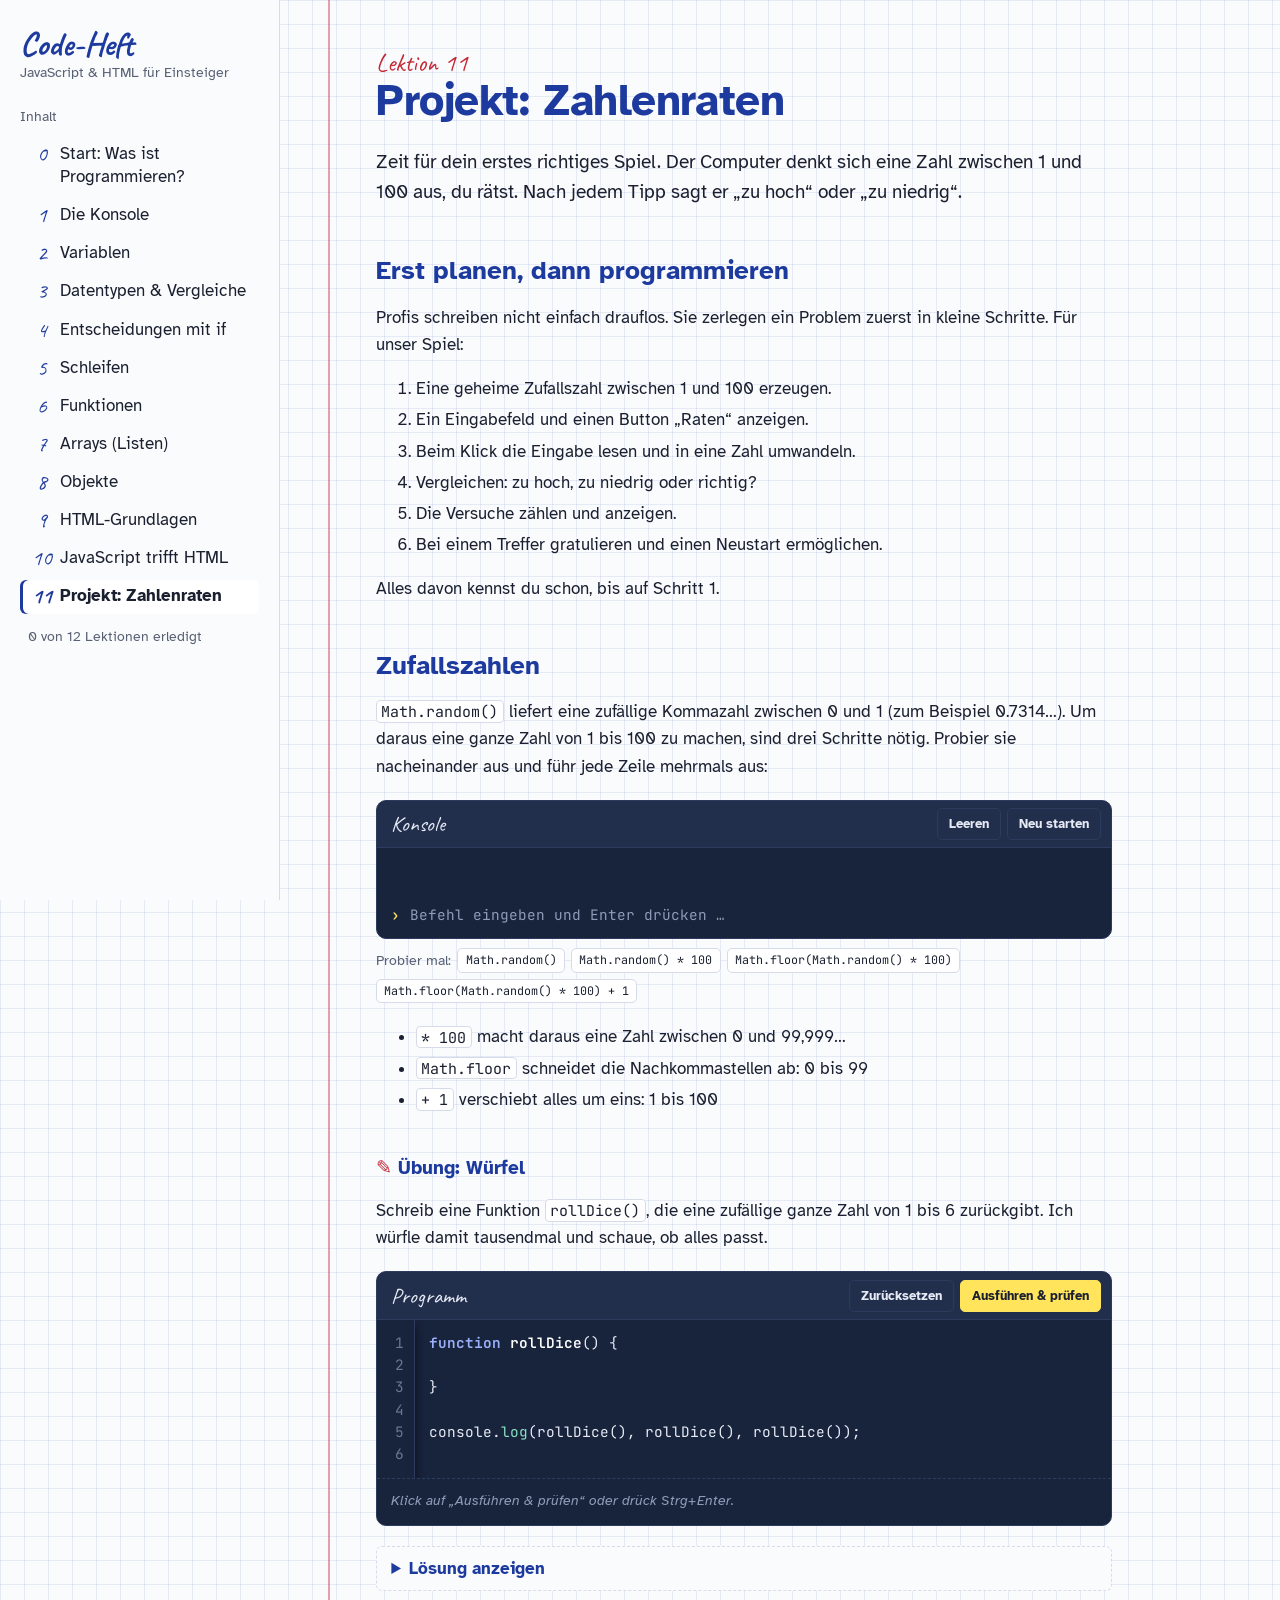
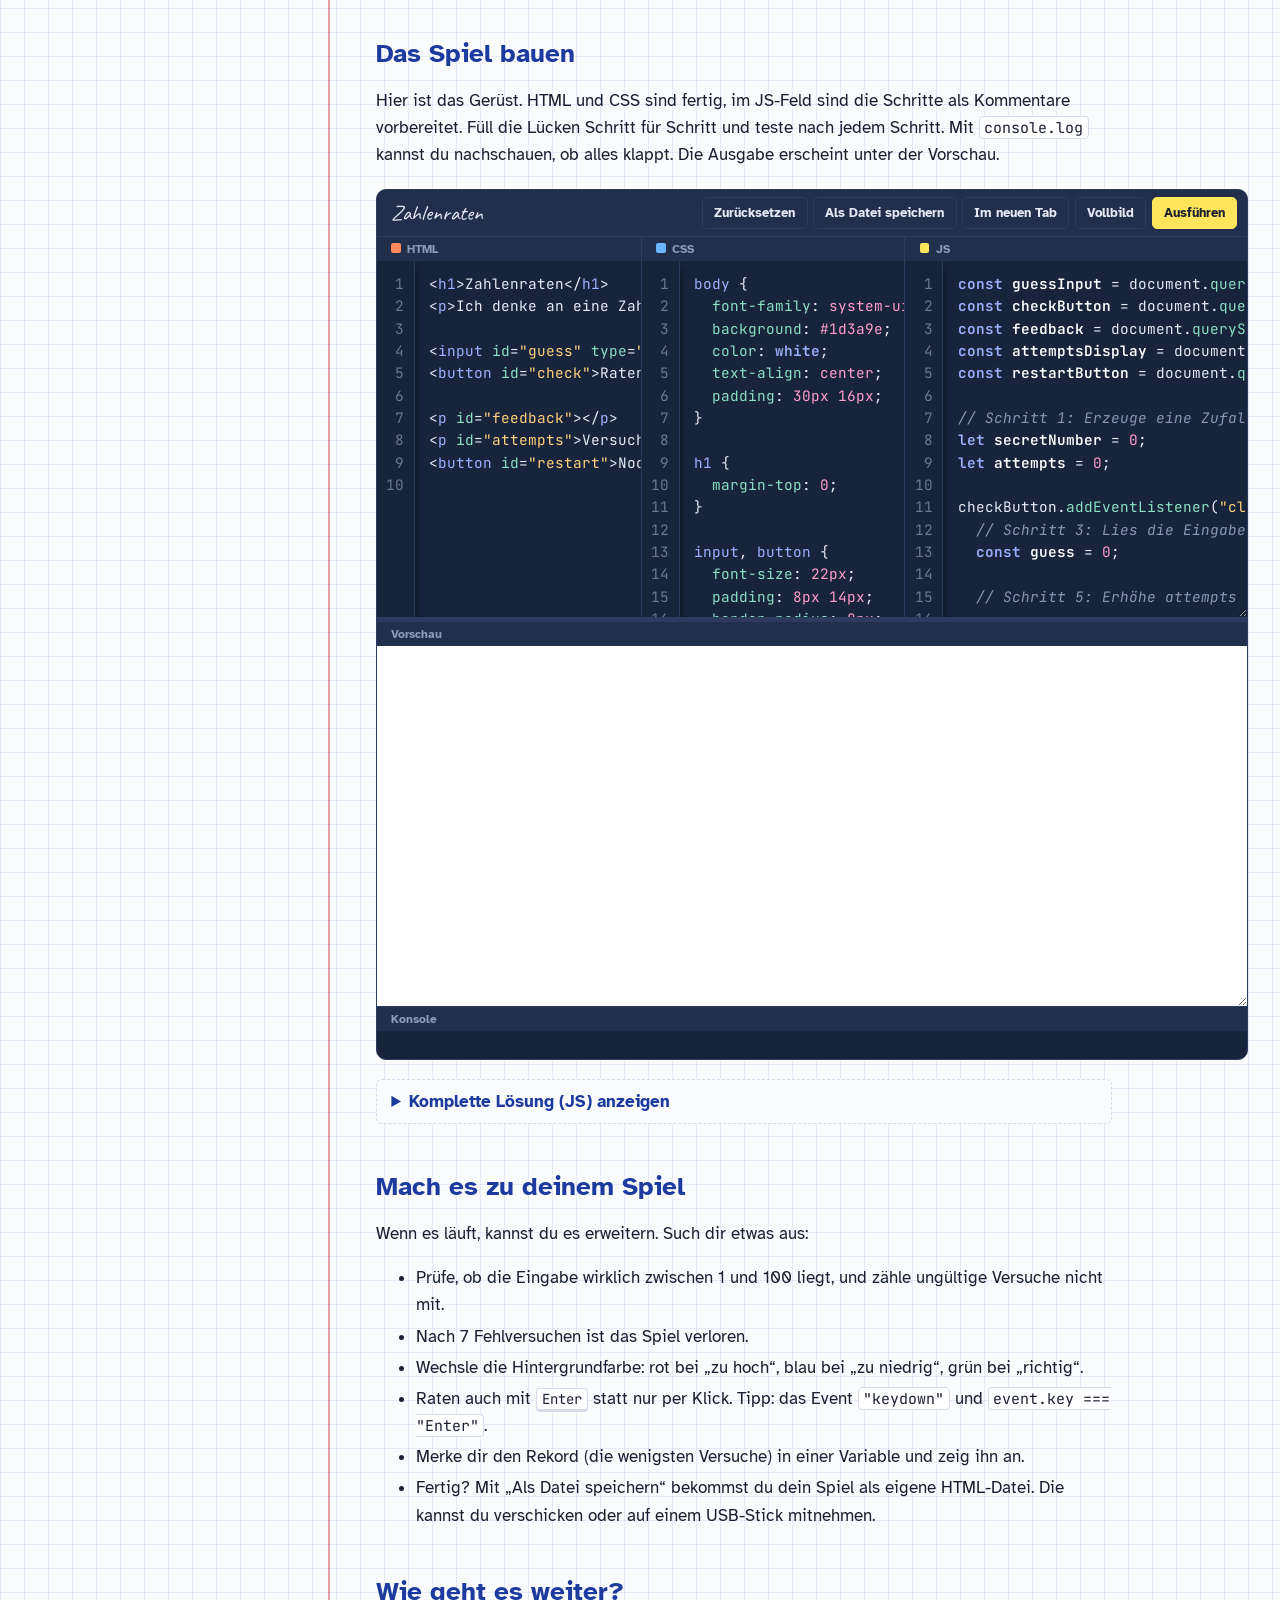
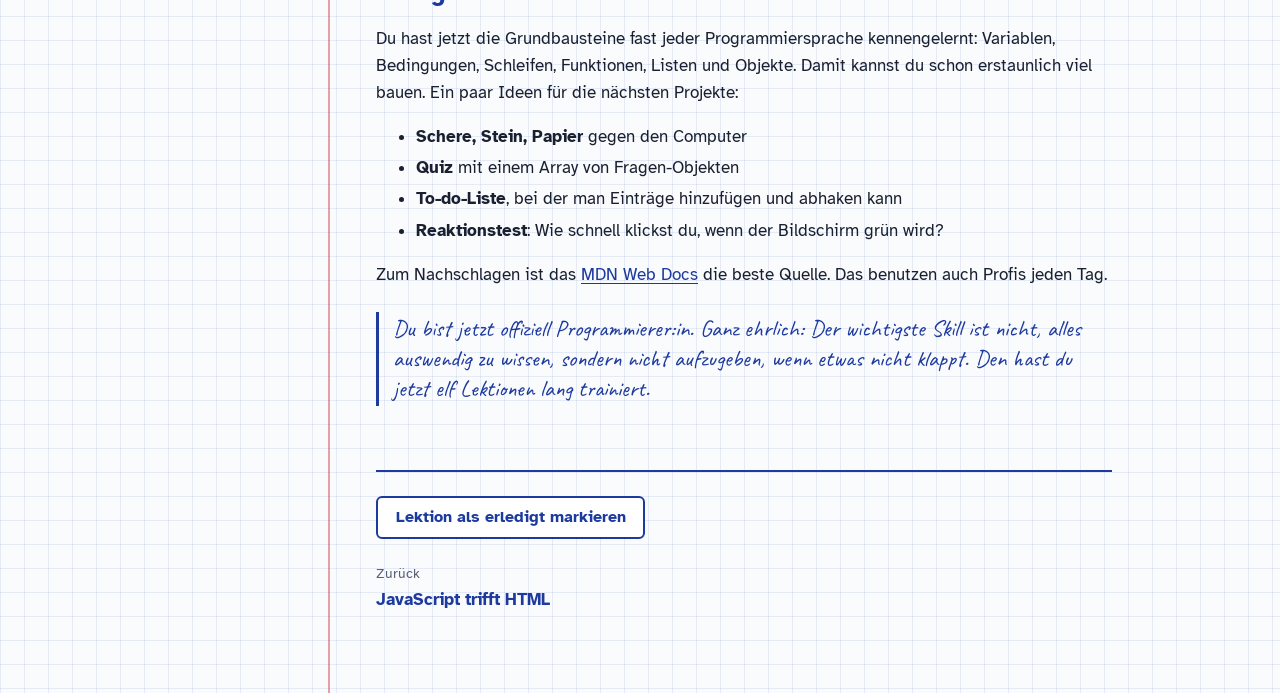
==== lesson-11.html @ 229a24ae "first commit" ====
<!doctype html>
<html lang="de">
<head>
  <meta charset="utf-8">
  <meta name="viewport" content="width=device-width, initial-scale=1">
  <title>Projekt: Zahlenraten · Code-Heft</title>
  <link rel="preconnect" href="https://fonts.googleapis.com">
  <link rel="preconnect" href="https://fonts.gstatic.com" crossorigin>
  <link rel="stylesheet" href="https://fonts.googleapis.com/css2?family=Atkinson+Hyperlegible:ital,wght@0,400;0,700;1,400&family=Caveat:wght@500;700&family=JetBrains+Mono:wght@400;600&display=swap">
  <link rel="stylesheet" href="assets/course.css">
</head>
<body>
<main>
  <p class="lesson-number">Lektion 11</p>
  <h1>Projekt: Zahlenraten</h1>
  <p class="lead">Zeit für dein erstes richtiges Spiel. Der Computer denkt sich eine Zahl zwischen 1 und 100 aus, du rätst. Nach jedem Tipp sagt er „zu hoch“ oder „zu niedrig“.</p>

  <h2>Erst planen, dann programmieren</h2>
  <p>Profis schreiben nicht einfach drauflos. Sie zerlegen ein Problem zuerst in kleine Schritte. Für unser Spiel:</p>
  <ol>
    <li>Eine geheime Zufallszahl zwischen 1 und 100 erzeugen.</li>
    <li>Ein Eingabefeld und einen Button „Raten“ anzeigen.</li>
    <li>Beim Klick die Eingabe lesen und in eine Zahl umwandeln.</li>
    <li>Vergleichen: zu hoch, zu niedrig oder richtig?</li>
    <li>Die Versuche zählen und anzeigen.</li>
    <li>Bei einem Treffer gratulieren und einen Neustart ermöglichen.</li>
  </ol>
  <p>Alles davon kennst du schon, bis auf Schritt 1.</p>

  <h2>Zufallszahlen</h2>
  <p><code>Math.random()</code> liefert eine zufällige Kommazahl zwischen 0 und 1 (zum Beispiel 0.7314…). Um daraus eine ganze Zahl von 1 bis 100 zu machen, sind drei Schritte nötig. Probier sie nacheinander aus und führ jede Zeile mehrmals aus:</p>
  <js-console>
    <code>Math.random()</code>
    <code>Math.random() * 100</code>
    <code>Math.floor(Math.random() * 100)</code>
    <code>Math.floor(Math.random() * 100) + 1</code>
  </js-console>
  <ul>
    <li><code>* 100</code> macht daraus eine Zahl zwischen 0 und 99,999…</li>
    <li><code>Math.floor</code> schneidet die Nachkommastellen ab: 0 bis 99</li>
    <li><code>+ 1</code> verschiebt alles um eins: 1 bis 100</li>
  </ul>

  <section class="exercise">
    <h3>Übung: Würfel</h3>
    <p>Schreib eine Funktion <code>rollDice()</code>, die eine zufällige ganze Zahl von 1 bis 6 zurückgibt. Ich würfle damit tausendmal und schaue, ob alles passt.</p>
    <js-editor check="lesson-11-dice">
      <textarea>
function rollDice() {

}

console.log(rollDice(), rollDice(), rollDice());
</textarea>
    </js-editor>
    <details class="solution"><summary>Lösung anzeigen</summary>
      <pre><code>function rollDice() {
  return Math.floor(Math.random() * 6) + 1;
}</code></pre>
    </details>
  </section>

  <h2>Das Spiel bauen</h2>
  <p>Hier ist das Gerüst. HTML und CSS sind fertig, im JS-Feld sind die Schritte als Kommentare vorbereitet. Füll die Lücken Schritt für Schritt und teste nach jedem Schritt. Mit <code>console.log</code> kannst du nachschauen, ob alles klappt. Die Ausgabe erscheint unter der Vorschau.</p>

  <html-playground name="lesson-11-game" label="Zahlenraten" height="360" editor-height="380" file-name="zahlenraten">
    <textarea data-lang="html">
<h1>Zahlenraten</h1>
<p>Ich denke an eine Zahl zwischen 1 und 100.</p>

<input id="guess" type="number" min="1" max="100">
<button id="check">Raten</button>

<p id="feedback"></p>
<p id="attempts">Versuche: 0</p>
<button id="restart">Nochmal spielen</button>
</textarea>
    <textarea data-lang="css">
body {
  font-family: system-ui, sans-serif;
  background: #1d3a9e;
  color: white;
  text-align: center;
  padding: 30px 16px;
}

h1 {
  margin-top: 0;
}

input, button {
  font-size: 22px;
  padding: 8px 14px;
  border-radius: 8px;
  border: none;
}

input {
  width: 100px;
  text-align: center;
}

button {
  background: #ffe45c;
  cursor: pointer;
  font-weight: bold;
}

#feedback {
  font-size: 26px;
  min-height: 36px;
}

#restart {
  display: none;
  margin-top: 10px;
}
</textarea>
    <textarea data-lang="js">
const guessInput = document.querySelector("#guess");
const checkButton = document.querySelector("#check");
const feedback = document.querySelector("#feedback");
const attemptsDisplay = document.querySelector("#attempts");
const restartButton = document.querySelector("#restart");

// Schritt 1: Erzeuge eine Zufallszahl von 1 bis 100
let secretNumber = 0;
let attempts = 0;

checkButton.addEventListener("click", () => {
  // Schritt 3: Lies die Eingabe und wandle sie in eine Zahl um
  const guess = 0;

  // Schritt 5: Erhöhe attempts und zeig den Stand in attemptsDisplay an

  // Schritt 4: Vergleiche guess mit secretNumber
  // und schreib "Zu hoch!", "Zu niedrig!" oder "Richtig! 🎉" in feedback

});

// Schritt 6: Bei einem Treffer restartButton anzeigen
// (restartButton.style.display = "inline-block")
// und beim Klick darauf alles zurücksetzen.
</textarea>
  </html-playground>

  <details class="solution"><summary>Komplette Lösung (JS) anzeigen</summary>
    <pre><code>const guessInput = document.querySelector("#guess");
const checkButton = document.querySelector("#check");
const feedback = document.querySelector("#feedback");
const attemptsDisplay = document.querySelector("#attempts");
const restartButton = document.querySelector("#restart");

let secretNumber = Math.floor(Math.random() * 100) + 1;
let attempts = 0;

checkButton.addEventListener("click", () =&gt; {
  const guess = Number(guessInput.value);

  attempts++;
  attemptsDisplay.textContent = `Versuche: ${attempts}`;

  if (guess &gt; secretNumber) {
    feedback.textContent = "Zu hoch!";
  } else if (guess &lt; secretNumber) {
    feedback.textContent = "Zu niedrig!";
  } else {
    feedback.textContent = `Richtig! 🎉 Die Zahl war ${secretNumber}.`;
    restartButton.style.display = "inline-block";
  }

  guessInput.value = "";
  guessInput.focus();
});

restartButton.addEventListener("click", () =&gt; {
  secretNumber = Math.floor(Math.random() * 100) + 1;
  attempts = 0;
  attemptsDisplay.textContent = "Versuche: 0";
  feedback.textContent = "";
  restartButton.style.display = "none";
});</code></pre>
  </details>

  <h2>Mach es zu deinem Spiel</h2>
  <p>Wenn es läuft, kannst du es erweitern. Such dir etwas aus:</p>
  <ul>
    <li>Prüfe, ob die Eingabe wirklich zwischen 1 und 100 liegt, und zähle ungültige Versuche nicht mit.</li>
    <li>Nach 7 Fehlversuchen ist das Spiel verloren.</li>
    <li>Wechsle die Hintergrundfarbe: rot bei „zu hoch“, blau bei „zu niedrig“, grün bei „richtig“.</li>
    <li>Raten auch mit <kbd>Enter</kbd> statt nur per Klick. Tipp: das Event <code>"keydown"</code> und <code>event.key === "Enter"</code>.</li>
    <li>Merke dir den Rekord (die wenigsten Versuche) in einer Variable und zeig ihn an.</li>
    <li>Fertig? Mit „Als Datei speichern“ bekommst du dein Spiel als eigene HTML-Datei. Die kannst du verschicken oder auf einem USB-Stick mitnehmen.</li>
  </ul>

  <h2>Wie geht es weiter?</h2>
  <p>Du hast jetzt die Grundbausteine fast jeder Programmiersprache kennengelernt: Variablen, Bedingungen, Schleifen, Funktionen, Listen und Objekte. Damit kannst du schon erstaunlich viel bauen. Ein paar Ideen für die nächsten Projekte:</p>
  <ul>
    <li><strong>Schere, Stein, Papier</strong> gegen den Computer</li>
    <li><strong>Quiz</strong> mit einem Array von Fragen-Objekten</li>
    <li><strong>To-do-Liste</strong>, bei der man Einträge hinzufügen und abhaken kann</li>
    <li><strong>Reaktionstest</strong>: Wie schnell klickst du, wenn der Bildschirm grün wird?</li>
  </ul>
  <p>Zum Nachschlagen ist das <a href="https://developer.mozilla.org/de/docs/Web/JavaScript">MDN Web Docs</a> die beste Quelle. Das benutzen auch Profis jeden Tag.</p>

  <p class="note">Du bist jetzt offiziell Programmierer:in. Ganz ehrlich: Der wichtigste Skill ist nicht, alles auswendig zu wissen, sondern nicht aufzugeben, wenn etwas nicht klappt. Den hast du jetzt elf Lektionen lang trainiert.</p>
</main>
<script src="assets/course.js"></script>
<script>
  Course.check('lesson-11-dice', ({ value }) => {
    const rollDice = value('rollDice');
    if (typeof rollDice !== 'function') return 'Ich finde keine Funktion namens rollDice.';
    const seen = new Set();
    for (let i = 0; i < 1000; i++) {
      const roll = rollDice();
      if (roll === undefined) return 'rollDice gibt nichts zurück. Hast du return vergessen?';
      if (!Number.isInteger(roll)) return `rollDice hat ${roll} gewürfelt. Das ist keine ganze Zahl. Hast du Math.floor benutzt?`;
      if (roll < 1 || roll > 6) return `rollDice hat ${roll} gewürfelt. Erlaubt sind nur 1 bis 6.`;
      seen.add(roll);
    }
    if (seen.size < 6) return `In 1000 Würfen kamen nur diese Zahlen vor: ${[...seen].sort().join(', ')}. Es sollten alle von 1 bis 6 sein.`;
    return true;
  });
</script>
</body>
</html>
---- assets/course.css ----
/* Code-Heft – a squared school notebook (Karoheft) with blue ink, red correction pen and a dark board for code */

:root {
  --paper: #fafbfd;
  --grid: rgba(60, 100, 200, 0.11);
  --margin-line: rgba(204, 47, 58, 0.45);
  --ink: #1d3a9e;
  --text: #1b2030;
  --muted: #586174;
  --marker: #ffe45c;
  --marker-text: #1b2030;
  --red: #c42a35;
  --success: #23804c;
  --success-bg: #e3f4ea;
  --hint-bg: #fdecee;
  --surface: #ffffff;
  --border: #d5dbe8;

  --board: #18233c;
  --board-raised: #212e4c;
  --board-text: #e6eaf5;
  --board-muted: #8f9bb8;
  --board-border: #2d3b5e;
  --board-result: #ffe45c;
  --board-error: #ff8a92;
  --board-warn: #ffc46b;

  --font-body: 'Atkinson Hyperlegible', system-ui, -apple-system, 'Segoe UI', sans-serif;
  --font-code: 'JetBrains Mono', ui-monospace, 'SF Mono', Menlo, Consolas, monospace;
  --font-hand: 'Caveat', 'Bradley Hand', 'Segoe Print', cursive;

  --cell: 24px;
  --radius: 6px;
  color-scheme: light;
}

@media (prefers-color-scheme: dark) {
  :root:not([data-theme="light"]) {
    --paper: #131a2b;
    --grid: rgba(140, 170, 255, 0.07);
    --margin-line: rgba(255, 122, 130, 0.35);
    --ink: #9db2ff;
    --text: #e3e7f1;
    --muted: #a0a9bd;
    --marker: rgba(255, 228, 92, 0.85);
    --marker-text: #1b2030;
    --red: #ff858d;
    --success: #6fd49a;
    --success-bg: rgba(111, 212, 154, 0.12);
    --hint-bg: rgba(255, 133, 141, 0.12);
    --surface: #1a2337;
    --border: #2f3a55;
    --board: #0f1729;
    --board-raised: #18233c;
    --board-border: #26334f;
    color-scheme: dark;
  }
}

:root[data-theme="dark"] {
  --paper: #131a2b;
  --grid: rgba(140, 170, 255, 0.07);
  --margin-line: rgba(255, 122, 130, 0.35);
  --ink: #9db2ff;
  --text: #e3e7f1;
  --muted: #a0a9bd;
  --marker: rgba(255, 228, 92, 0.85);
  --marker-text: #1b2030;
  --red: #ff858d;
  --success: #6fd49a;
  --success-bg: rgba(111, 212, 154, 0.12);
  --hint-bg: rgba(255, 133, 141, 0.12);
  --surface: #1a2337;
  --border: #2f3a55;
  --board: #0f1729;
  --board-raised: #18233c;
  --board-border: #26334f;
  color-scheme: dark;
}

*, *::before, *::after { box-sizing: border-box; }

html { -webkit-text-size-adjust: 100%; }

body {
  margin: 0;
  font-family: var(--font-body);
  font-size: 1.0625rem;
  line-height: 1.6;
  color: var(--text);
  background-color: var(--paper);
  background-image:
    linear-gradient(var(--grid) 1px, transparent 1px),
    linear-gradient(90deg, var(--grid) 1px, transparent 1px);
  background-size: var(--cell) var(--cell);
  display: grid;
  grid-template-columns: minmax(0, 1fr);
  min-height: 100vh;
}

@media (min-width: 900px) {
  body { grid-template-columns: 17.5rem minmax(0, 1fr); }
}

:focus-visible {
  outline: 3px solid var(--ink);
  outline-offset: 2px;
  border-radius: 3px;
}

/* No ligatures: beginners must see >=, === and => exactly as they type them */
code, pre, kbd, textarea, .board {
  font-variant-ligatures: none;
  font-feature-settings: "liga" 0, "calt" 0;
}

a { color: var(--ink); text-underline-offset: 0.18em; }
a:hover { text-decoration-thickness: 2px; }

/* ---------- Sidebar ---------- */
.sidebar {
  background: var(--paper);
  border-bottom: 1px solid var(--border);
  padding: 0.5rem 1rem;
  position: sticky;
  top: 0;
  z-index: 10;
  min-width: 0;
  max-height: 100vh;
  overflow-y: auto;
}

/* Compact top bar on small screens: brand and table of contents toggle side by side */
@media (max-width: 899px) {
  .sidebar { display: flex; flex-wrap: wrap; align-items: baseline; column-gap: 1rem; }
  .brand { margin-bottom: 0; }
  .brand-name { font-size: 1.7rem; }
  .brand-tagline { display: none; }
  .toc-toggle { flex: 1; min-width: 0; }
  .toc-toggle[open] { flex-basis: 100%; }
}

@media (min-width: 900px) {
  .sidebar {
    height: 100vh;
    overflow-y: auto;
    border-bottom: 0;
    border-right: 1px solid var(--border);
    padding: 1.75rem 1.25rem;
  }
}

.brand {
  display: flex;
  flex-direction: column;
  text-decoration: none;
  color: var(--text);
  margin-bottom: 0.5rem;
}

.brand-name {
  font-family: var(--font-hand);
  font-size: 2.1rem;
  font-weight: 700;
  line-height: 1;
  color: var(--ink);
}

.brand-tagline { font-size: 0.85rem; color: var(--muted); }

.toc-toggle summary {
  cursor: pointer;
  display: flex;
  gap: 0.5rem;
  align-items: baseline;
  font-weight: 700;
  padding: 0.35rem 0;
  list-style: none;
}
.toc-toggle summary::-webkit-details-marker { display: none; }
.toc-toggle summary::before { content: '▸'; color: var(--ink); transition: transform 0.15s; }
.toc-toggle[open] summary::before { transform: rotate(90deg); }

.toc-current {
  min-width: 0;
  font-weight: 400;
  color: var(--muted);
  font-size: 0.9rem;
  overflow: hidden;
  text-overflow: ellipsis;
  white-space: nowrap;
}

@media (min-width: 900px) {
  .toc-toggle summary { pointer-events: none; }
  .toc-toggle summary::before, .toc-current { display: none; }
  .toc-toggle summary { color: var(--muted); font-weight: 400; font-size: 0.9rem; margin-top: 1rem; }
}

.toc { list-style: none; margin: 0.25rem 0 0; padding: 0; }

.toc a {
  display: grid;
  grid-template-columns: 1.75rem 1fr;
  gap: 0.25rem;
  padding: 0.35rem 0.5rem;
  border-radius: var(--radius);
  text-decoration: none;
  color: var(--text);
  line-height: 1.35;
}
.toc a:hover { background: var(--surface); }
.toc a[aria-current="page"] { background: var(--surface); box-shadow: inset 3px 0 0 var(--ink); font-weight: 700; }

.toc-number {
  font-family: var(--font-hand);
  font-size: 1.35rem;
  line-height: 1;
  color: var(--ink);
  text-align: center;
}
.toc a.done .toc-number { color: var(--success); }
.toc a.done .toc-number::after { content: '✓'; font-family: var(--font-body); font-size: 0.8rem; margin-left: 1px; }

.toc-status { font-size: 0.85rem; color: var(--muted); margin: 0.75rem 0.5rem 0; }

/* ---------- Main column: notebook page with red margin line ---------- */
main {
  width: 100%;
  max-width: 88rem;
  padding: 2rem 1rem 4rem;
  min-width: 0;
}

main > :not(.exercise):not(html-playground),
.exercise > :not(html-playground) {
  max-width: 46rem;
}

@media (min-width: 640px) {
  main {
    padding: 3rem 2rem 5rem 4.5rem;
    background-image: linear-gradient(90deg, transparent 3rem, var(--margin-line) 3rem, var(--margin-line) calc(3rem + 2px), transparent calc(3rem + 2px));
  }
}

@media (min-width: 900px) {
  main { padding-left: 6rem; }
}

.lesson-number {
  font-family: var(--font-hand);
  font-size: 1.6rem;
  color: var(--red);
  margin: 0 0 -0.25rem;
  line-height: 1.2;
}

h1, h2, h3 { color: var(--ink); line-height: 1.2; text-wrap: balance; }
h1 { font-size: clamp(2rem, 5vw, 2.75rem); margin: 0 0 1rem; letter-spacing: -0.01em; }
h2 { font-size: 1.6rem; margin: 3rem 0 0.75rem; }
h3 { font-size: 1.2rem; margin: 2rem 0 0.5rem; }

p, ul, ol { max-width: 68ch; }
li + li { margin-top: 0.25rem; }

.lead { font-size: 1.2rem; color: var(--text); }

mark {
  background: linear-gradient(100deg, transparent 0.15em, var(--marker) 0.25em, var(--marker) calc(100% - 0.2em), transparent 100%);
  color: var(--marker-text);
  padding: 0 0.2em;
  border-radius: 0.2em;
}

code {
  font-family: var(--font-code);
  font-size: 0.88em;
  background: var(--surface);
  border: 1px solid var(--border);
  border-radius: 4px;
  padding: 0.05em 0.3em;
}

pre {
  font-family: var(--font-code);
  font-size: 0.9rem;
  line-height: 1.55;
  background: var(--surface);
  border: 1px solid var(--border);
  border-left: 4px solid var(--ink);
  border-radius: var(--radius);
  padding: 0.9rem 1rem;
  overflow-x: auto;
  max-width: 100%;
}
pre code { background: none; border: 0; padding: 0; font-size: inherit; }

kbd {
  font-family: var(--font-code);
  font-size: 0.82em;
  border: 1px solid var(--border);
  border-bottom-width: 3px;
  border-radius: 4px;
  padding: 0.05em 0.35em;
  background: var(--surface);
}

/* Handwritten teacher note in the margin style */
.note {
  font-family: var(--font-hand);
  font-size: 1.45rem;
  line-height: 1.3;
  color: var(--ink);
  border-left: 3px solid var(--ink);
  padding: 0.1rem 0 0.1rem 0.9rem;
  margin: 1.5rem 0;
}
.note.warning { color: var(--red); border-color: var(--red); }

table { border-collapse: collapse; margin: 1rem 0; background: var(--surface); max-width: 100%; display: block; overflow-x: auto; }
th, td { border: 1px solid var(--border); padding: 0.4rem 0.7rem; text-align: left; vertical-align: top; }
th { color: var(--ink); }

/* ---------- Exercise block ---------- */
.exercise {
  margin: 2.5rem 0;
  padding-top: 0.25rem;
}
.exercise > h3 { margin-top: 0; }
.exercise > h3::before {
  content: '✎ ';
  color: var(--red);
}

details.solution {
  margin-top: 0.75rem;
  border: 1px dashed var(--border);
  border-radius: var(--radius);
  padding: 0.5rem 0.9rem;
  background: var(--paper);
}
details.solution summary { cursor: pointer; color: var(--ink); font-weight: 700; }
details.solution[open] summary { margin-bottom: 0.5rem; }

/* ---------- Boards (console, editor, playground) ---------- */
js-console, js-editor, html-playground { display: block; margin: 1.25rem 0; }

.board {
  background: var(--board);
  color: var(--board-text);
  border-radius: 10px;
  border: 1px solid var(--board-border);
  overflow: hidden;
  font-family: var(--font-code);
  font-size: 0.9rem;
  line-height: 1.55;
}

.board-header {
  display: flex;
  flex-wrap: wrap;
  justify-content: space-between;
  align-items: center;
  gap: 0.5rem;
  padding: 0.45rem 0.6rem 0.45rem 0.9rem;
  background: var(--board-raised);
  border-bottom: 1px solid var(--board-border);
}

.board-title {
  font-family: var(--font-hand);
  font-size: 1.35rem;
  line-height: 1;
  color: var(--board-text);
}

.board-actions { display: flex; flex-wrap: wrap; gap: 0.35rem; }

.board button {
  font: 600 0.8rem var(--font-body);
  color: var(--board-text);
  background: transparent;
  border: 1px solid var(--board-border);
  border-radius: 5px;
  padding: 0.35rem 0.7rem;
  cursor: pointer;
  min-height: 2rem;
}
.board button:hover { background: var(--board-border); }
.board button.primary { background: var(--board-result); color: #1b2030; border-color: var(--board-result); }
.board button.primary:hover { filter: brightness(0.95); }
.board :focus-visible { outline-color: var(--board-result); }

.console-input textarea,
.board .fallback-editor {
  display: block;
  width: 100%;
  border: 0;
  resize: none;
  background: transparent;
  color: var(--board-text);
  font: inherit;
  line-height: inherit;
  caret-color: var(--board-result);
  outline: none;
  overflow: hidden;
  white-space: pre;
  tab-size: 2;
}
.board .console-input textarea::placeholder, .board .fallback-editor::placeholder { color: var(--board-muted); }

/* Console */
.console-output {
  max-height: 22rem;
  min-height: 3rem;
  overflow-y: auto;
  padding: 0.6rem 0.9rem 0;
}

.console-input {
  display: flex;
  gap: 0.6rem;
  padding: 0.5rem 0.9rem 0.7rem;
  cursor: text;
}
.console-input .prompt { color: var(--board-result); font-weight: 600; }
.console-input textarea { padding: 0; overflow-x: auto; }

.line {
  white-space: pre-wrap;
  word-break: break-word;
  padding: 0.15rem 0;
}
.line + .line { border-top: 1px solid rgba(143, 155, 184, 0.12); }
.line.input { color: var(--board-muted); }
.line.input::before { content: '› '; color: var(--board-result); }
.line.result { color: var(--board-result); }
.line.result::before { content: '← '; color: var(--board-muted); }
.line.info { color: var(--board-muted); font-style: italic; font-family: var(--font-body); }
.line.warn { color: var(--board-warn); }
.line.error { color: var(--board-error); }
.error-title { display: block; }

/* Red correction pen: the error explained in plain German */
.margin-note {
  display: block;
  font-family: var(--font-hand);
  font-size: 1.3rem;
  line-height: 1.25;
  color: var(--board-error);
  margin: 0.2rem 0 0.15rem;
  padding-left: 0.6rem;
  border-left: 2px solid var(--board-error);
}

.examples {
  display: flex;
  flex-wrap: wrap;
  align-items: center;
  gap: 0.4rem;
  margin-top: 0.6rem;
  font-size: 0.9rem;
  color: var(--muted);
}
.example {
  background: var(--surface);
  border: 1px solid var(--border);
  border-radius: 5px;
  padding: 0.2rem 0.45rem;
  cursor: pointer;
  color: var(--text);
}
.example:hover { border-color: var(--ink); }
.example code { border: 0; background: none; padding: 0; }

/* Editor */
.editor-area { min-height: 3rem; }
.editor-output {
  border-top: 1px dashed var(--board-border);
  padding: 0.5rem 0.9rem 0.7rem;
  min-height: 2.5rem;
  max-height: 18rem;
  overflow-y: auto;
}
.editor-output:empty { display: none; }

.check-result:empty { display: none; }
.check-result {
  margin-top: 0.6rem;
  padding: 0.6rem 0.9rem;
  border-radius: var(--radius);
  font-weight: 700;
}
.check-result.success { background: var(--success-bg); color: var(--success); }
.check-result.success::before { content: '✓ '; }
.check-result.hint {
  background: var(--hint-bg);
  color: var(--red);
  font-family: var(--font-hand);
  font-size: 1.4rem;
  font-weight: 500;
  line-height: 1.3;
}

/* ---------- CodeMirror inside boards ---------- */
.board .CodeMirror {
  height: auto;
  font-family: var(--font-code);
  font-size: 0.9rem;
  line-height: 1.55;
  background: transparent;
  color: var(--board-text);
}
.board .CodeMirror-gutters { background: var(--board); border-right: 1px solid var(--board-border); box-shadow: 6px 0 8px -6px rgba(0, 0, 0, 0.6); }
.board .CodeMirror-linenumber { color: var(--board-muted); opacity: 0.7; padding: 0 0.6rem 0 0.4rem; }
.board .CodeMirror-lines { padding: 0.75rem 0; }
.board .CodeMirror pre.CodeMirror-line,
.board .CodeMirror pre.CodeMirror-line-like { padding: 0 0.9rem; }
.board .CodeMirror-cursor { border-left: 2px solid var(--board-result); }
.board .CodeMirror-selected { background: rgba(157, 178, 255, 0.22); }
.board .CodeMirror-focused .CodeMirror-selected { background: rgba(157, 178, 255, 0.3); }
.board .CodeMirror-line::selection, .board .CodeMirror-line > span::selection, .board .CodeMirror-line > span > span::selection { background: rgba(157, 178, 255, 0.3); }
.board .CodeMirror-matchingbracket { color: var(--board-result) !important; text-decoration: underline; }
.board .CodeMirror-placeholder { color: var(--board-muted) !important; font-style: italic; }
.board .CodeMirror-focused { outline: 2px solid var(--board-result); outline-offset: -2px; }

.fallback-editor { padding: 0.75rem 0.9rem; min-height: 4rem; }

/* ---------- Syntax colours: one set for paper, one for the dark board ---------- */
:root {
  --syn-keyword: #1d3a9e;
  --syn-string: #9a4b00;
  --syn-number: #b4237a;
  --syn-comment: #6b7385;
  --syn-property: #0f7064;
  --syn-def: #1b2030;
}
@media (prefers-color-scheme: dark) {
  :root:not([data-theme="light"]) {
    --syn-keyword: #9db2ff;
    --syn-string: #ffd27a;
    --syn-number: #ff9ecb;
    --syn-comment: #8a96b3;
    --syn-property: #8be0c4;
    --syn-def: #ffffff;
  }
}
:root[data-theme="dark"] {
  --syn-keyword: #9db2ff;
  --syn-string: #ffd27a;
  --syn-number: #ff9ecb;
  --syn-comment: #8a96b3;
  --syn-property: #8be0c4;
  --syn-def: #ffffff;
}
.board {
  --syn-keyword: #9db2ff;
  --syn-string: #ffd27a;
  --syn-number: #ff9ecb;
  --syn-comment: #8a96b3;
  --syn-property: #8be0c4;
  --syn-def: #ffffff;
}

/* Prefixed with .cm-s-default / pre to beat the library's default theme */
.cm-s-default .cm-keyword, .cm-s-default .cm-tag, pre .cm-keyword, pre .cm-tag { color: var(--syn-keyword); }
.cm-s-default .cm-keyword, pre .cm-keyword { font-weight: 600; }
.cm-s-default .cm-string, .cm-s-default .cm-string-2, .cm-s-default .cm-qualifier,
pre .cm-string, pre .cm-string-2, pre .cm-qualifier { color: var(--syn-string); }
.cm-s-default .cm-number, .cm-s-default .cm-atom, pre .cm-number, pre .cm-atom { color: var(--syn-number); }
.cm-s-default .cm-comment, pre .cm-comment { color: var(--syn-comment); font-style: italic; }
.cm-s-default .cm-property, .cm-s-default .cm-attribute, .cm-s-default .cm-builtin,
pre .cm-property, pre .cm-attribute, pre .cm-builtin { color: var(--syn-property); }
.cm-s-default .cm-def, pre .cm-def { color: var(--syn-def); font-weight: 600; }
.cm-s-default .cm-variable, .cm-s-default .cm-variable-2, .cm-s-default .cm-variable-3,
.cm-s-default .cm-operator, .cm-s-default .cm-bracket, .cm-s-default .cm-punctuation { color: inherit; }
.cm-s-default .cm-meta, pre .cm-meta { color: var(--syn-comment); }
.cm-s-default .cm-error { color: inherit; background: none; }

/* ---------- Playground (CodePen-style) ---------- */
html-playground { container-type: inline-size; }

.playground-tabs { display: flex; border-bottom: 1px solid var(--board-border); }
.board .playground-tabs button {
  flex: 1;
  border: 0;
  border-radius: 0;
  border-bottom: 3px solid transparent;
  min-height: 2.5rem;
}
.board .playground-tabs button[aria-selected="true"] { border-bottom-color: var(--board-result); background: var(--board-raised); }

.playground-editors {
  height: 300px;
  min-height: 140px;
  display: grid;
  grid-template-columns: minmax(0, 1fr);
  overflow: hidden;
  resize: vertical;
}
.playground-editors .playground-pane { display: none; }
.playground-editors[data-active="html"] .pane-html,
.playground-editors[data-active="css"] .pane-css,
.playground-editors[data-active="js"] .pane-js { display: flex; }
.playground-editors .pane-title { display: none; }

.playground-pane { flex-direction: column; min-width: 0; min-height: 0; }
.playground-editor { flex: 1; min-height: 0; position: relative; }
.playground-editor .CodeMirror { position: absolute; inset: 0; height: auto; }
.playground-editor .fallback-editor { height: 100%; overflow: auto; }

@container (min-width: 760px) {
  .playground-tabs { display: none; }
  .playground-editors { grid-template-columns: minmax(0, 1fr) minmax(0, 1fr) minmax(0, 1.3fr); }
  .playground-editors .playground-pane { display: flex; }
  .playground-editors .pane-title { display: block; border-top: 0; }
  .playground-pane + .playground-pane { border-left: 1px solid var(--board-border); }
}

.pane-badge::before {
  content: '';
  display: inline-block;
  width: 0.6rem;
  height: 0.6rem;
  border-radius: 2px;
  margin-right: 0.4rem;
  vertical-align: 0.02em;
}
.badge-html::before { background: #ff8a5c; }
.badge-css::before { background: #6cb6ff; }
.badge-js::before { background: var(--board-result); }

.playground-result { background: #ffffff; display: flex; flex-direction: column; border-top: 4px solid var(--board-border); }
.playground-result iframe { border: 0; width: 100%; height: 320px; background: #ffffff; display: block; resize: vertical; }

.pane-title {
  font: 600 0.75rem var(--font-body);
  color: var(--board-muted);
  background: var(--board-raised);
  padding: 0.3rem 0.9rem;
  border-top: 1px solid var(--board-border);
}
.playground-console .editor-output { border-top: 0; max-height: 10rem; }
.playground-console .editor-output:empty { display: block; min-height: 1.75rem; }

/* Fullscreen: the playground covers the whole window, editors on top, preview fills the rest */
html.playground-fullscreen { overflow: hidden; }
.board.playground.is-fullscreen {
  position: fixed;
  inset: 0;
  z-index: 1000;
  border: 0;
  border-radius: 0;
  display: flex;
  flex-direction: column;
}
.is-fullscreen .playground-editors { height: 45vh !important; flex: none; max-height: calc(100vh - 12rem); }
.is-fullscreen .playground-result { flex: 1; min-height: 0; }
.is-fullscreen .playground-result iframe { height: auto !important; flex: 1; resize: none; }
.is-fullscreen .playground-console .editor-output { max-height: 7rem; }

/* Keep layout stable until components are defined */
js-console:not(:defined), js-editor:not(:defined), html-playground:not(:defined) {
  visibility: hidden;
  min-height: 10rem;
}

/* ---------- Static code examples ---------- */
pre code.highlighted { color: var(--text); }

/* ---------- Footer pager ---------- */
.pager {
  margin-top: 4rem;
  padding-top: 1.5rem;
  border-top: 2px solid var(--ink);
}

button.complete {
  font: 700 1rem var(--font-body);
  color: var(--ink);
  background: var(--surface);
  border: 2px solid var(--ink);
  border-radius: var(--radius);
  padding: 0.6rem 1.1rem;
  cursor: pointer;
}
button.complete[aria-pressed="true"] { background: var(--success-bg); color: var(--success); border-color: var(--success); }

.pager-links {
  display: flex;
  justify-content: space-between;
  gap: 1rem;
  margin-top: 1.5rem;
}
.pager-links a {
  display: flex;
  flex-direction: column;
  text-decoration: none;
  font-weight: 700;
  max-width: 48%;
}
.pager-links small { font-weight: 400; color: var(--muted); }
.pager-next { margin-left: auto; text-align: right; }

/* ---------- Start page ---------- */
.lesson-map { list-style: none; padding: 0; max-width: none; columns: 2 16rem; column-gap: 2rem; }
.lesson-map li { break-inside: avoid; margin: 0 0 0.6rem; }
.lesson-map a { font-weight: 700; }
.lesson-map span { display: block; color: var(--muted); font-size: 0.95rem; }

.teacher {
  margin-top: 3.5rem;
  padding: 1.25rem 1.5rem;
  background: var(--surface);
  border: 1px solid var(--border);
  border-radius: var(--radius);
}
.teacher h2 { margin-top: 0; }

.text-button {
  font: inherit;
  color: var(--red);
  background: none;
  border: 0;
  padding: 0;
  text-decoration: underline;
  cursor: pointer;
}

@media (prefers-reduced-motion: reduce) {
  * { transition: none !important; animation: none !important; }
}
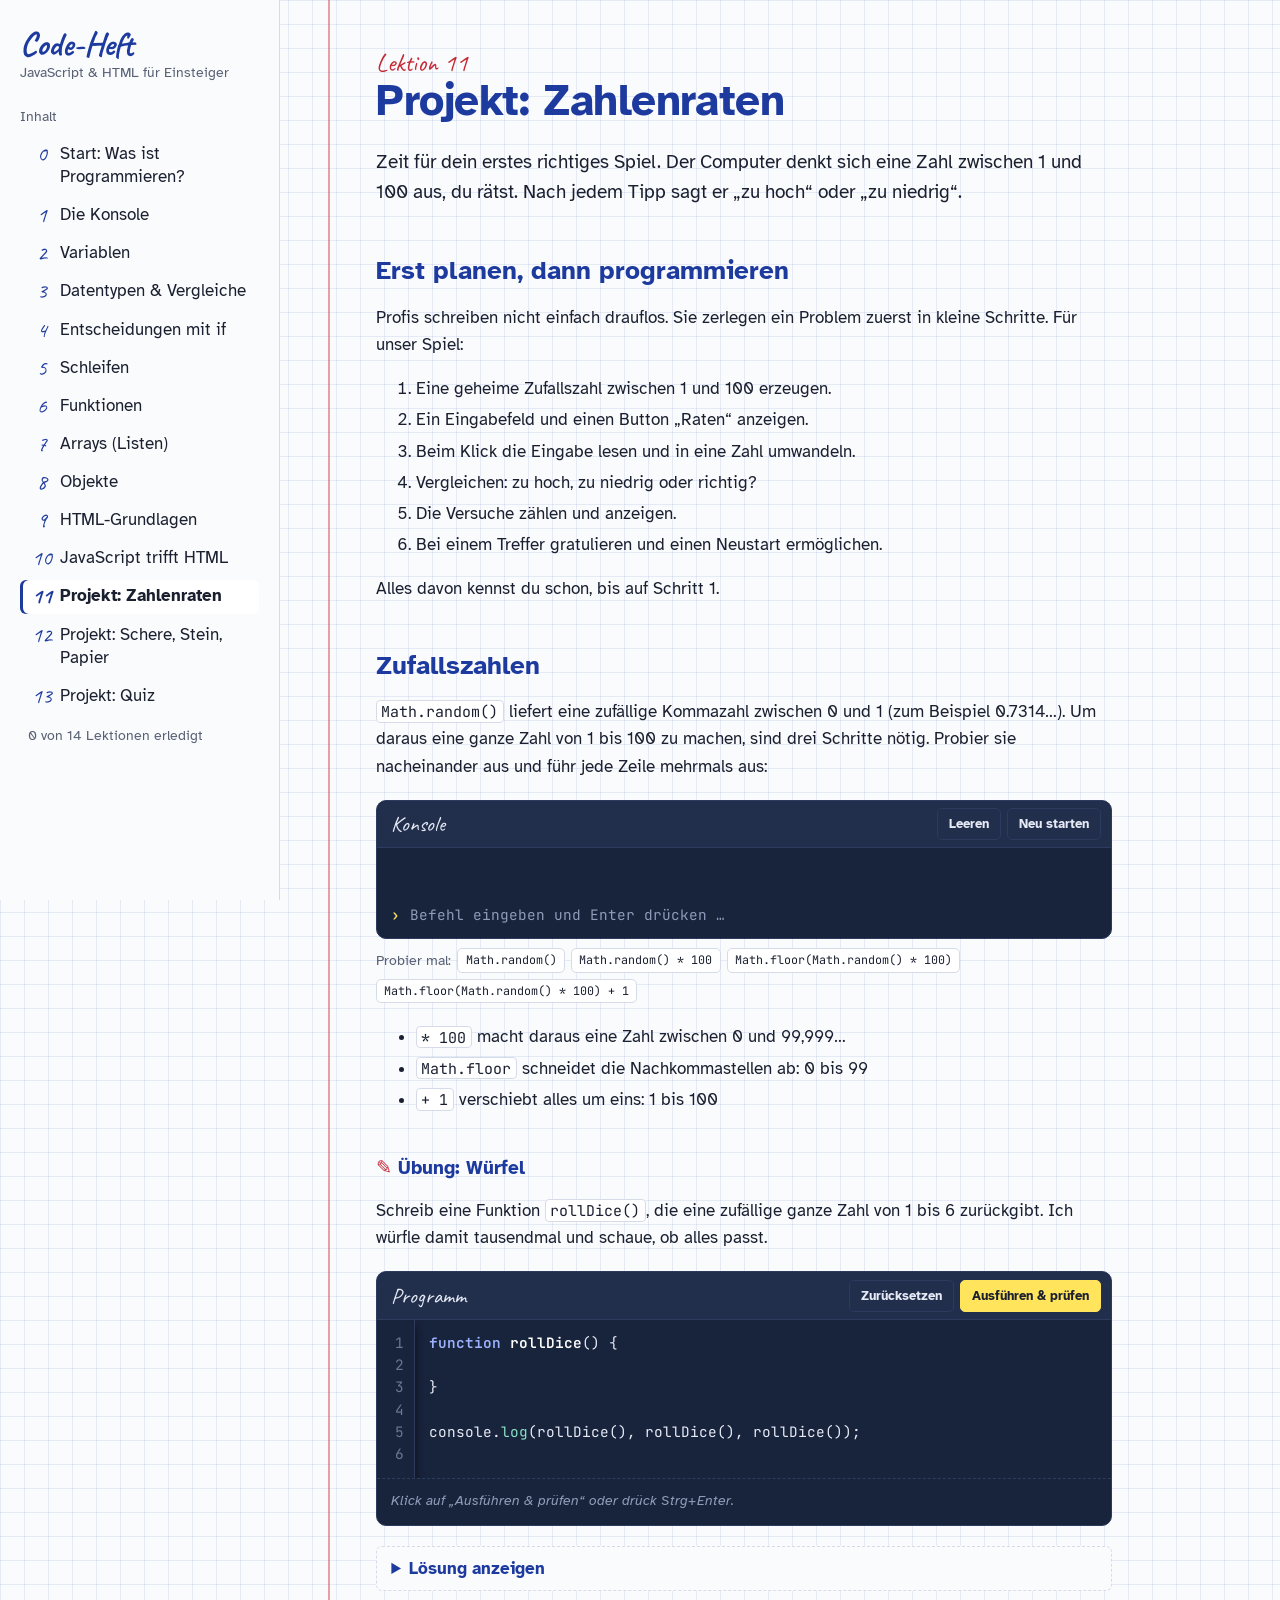
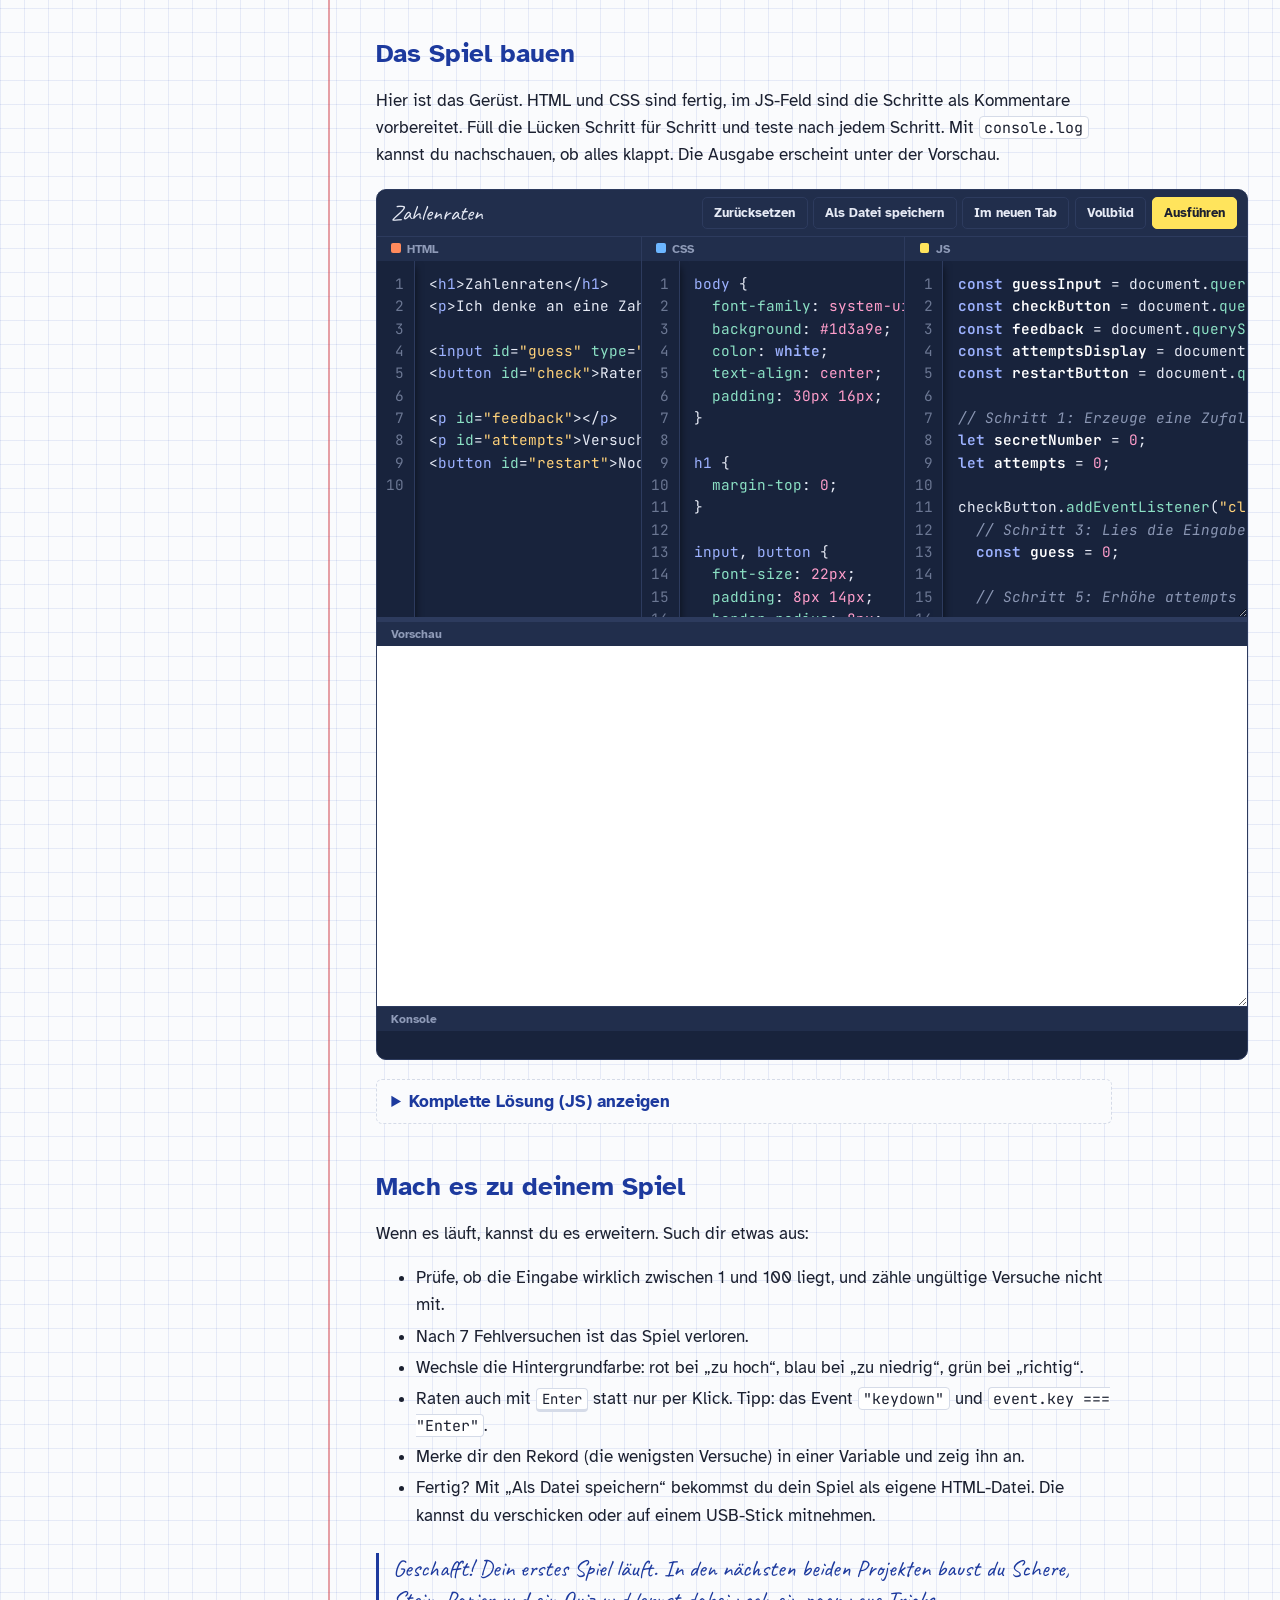
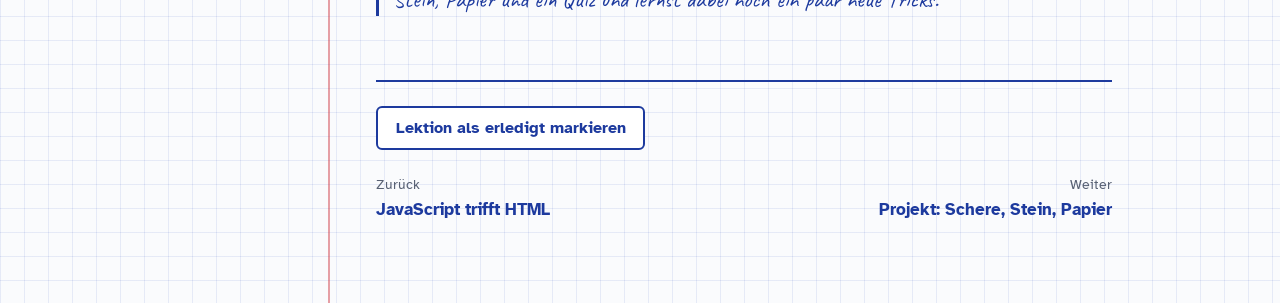
==== commit b2debc9e: "Add project lessons: rock paper scissors and quiz Lesson 12 introduces random array picks, objects a" ====
--- a/lesson-11.html
+++ b/lesson-11.html
@@ -193,17 +193,7 @@
     <li>Fertig? Mit „Als Datei speichern“ bekommst du dein Spiel als eigene HTML-Datei. Die kannst du verschicken oder auf einem USB-Stick mitnehmen.</li>
   </ul>
 
-  <h2>Wie geht es weiter?</h2>
-  <p>Du hast jetzt die Grundbausteine fast jeder Programmiersprache kennengelernt: Variablen, Bedingungen, Schleifen, Funktionen, Listen und Objekte. Damit kannst du schon erstaunlich viel bauen. Ein paar Ideen für die nächsten Projekte:</p>
-  <ul>
-    <li><strong>Schere, Stein, Papier</strong> gegen den Computer</li>
-    <li><strong>Quiz</strong> mit einem Array von Fragen-Objekten</li>
-    <li><strong>To-do-Liste</strong>, bei der man Einträge hinzufügen und abhaken kann</li>
-    <li><strong>Reaktionstest</strong>: Wie schnell klickst du, wenn der Bildschirm grün wird?</li>
-  </ul>
-  <p>Zum Nachschlagen ist das <a href="https://developer.mozilla.org/de/docs/Web/JavaScript">MDN Web Docs</a> die beste Quelle. Das benutzen auch Profis jeden Tag.</p>
-
-  <p class="note">Du bist jetzt offiziell Programmierer:in. Ganz ehrlich: Der wichtigste Skill ist nicht, alles auswendig zu wissen, sondern nicht aufzugeben, wenn etwas nicht klappt. Den hast du jetzt elf Lektionen lang trainiert.</p>
+  <p class="note">Geschafft! Dein erstes Spiel läuft. In den nächsten beiden Projekten baust du Schere, Stein, Papier und ein Quiz und lernst dabei noch ein paar neue Tricks.</p>
 </main>
 <script src="assets/course.js"></script>
 <script>
